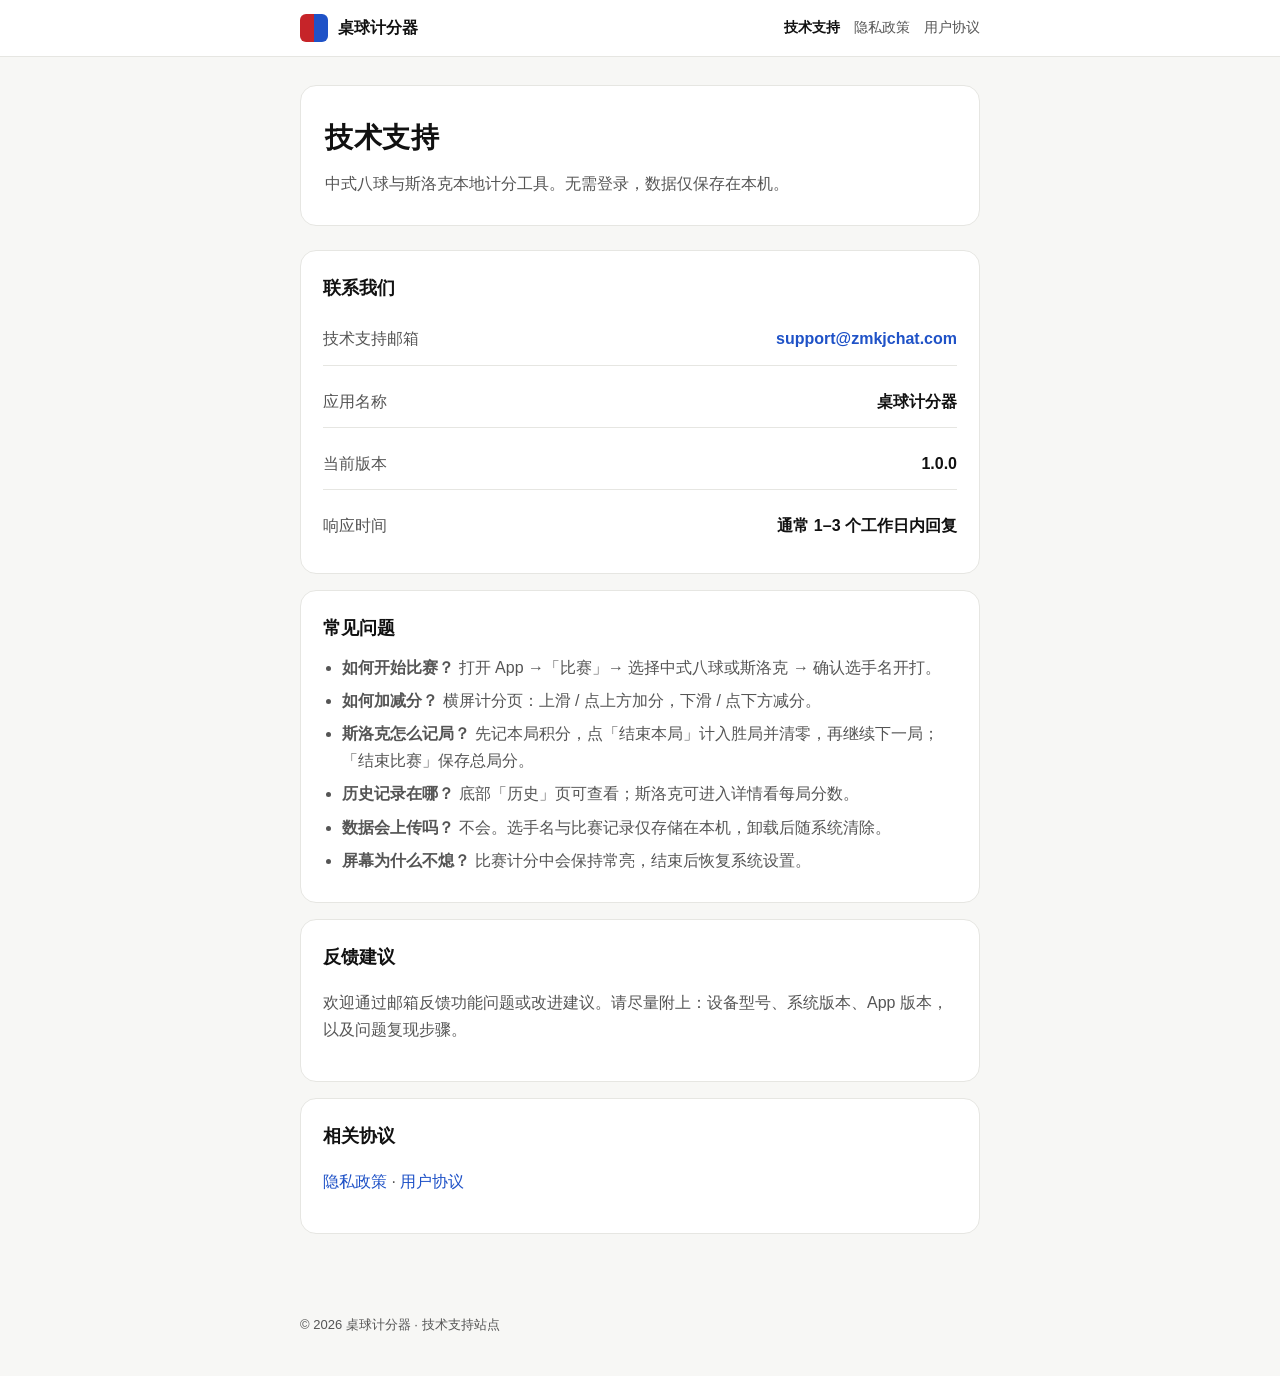
==== index.html @ f24cfa7e "Add files via upload" ====
<!DOCTYPE html>
<html lang="zh-CN">
<head>
  <meta charset="UTF-8" />
  <meta name="viewport" content="width=device-width, initial-scale=1" />
  <title>桌球计分器 · 技术支持</title>
  <meta name="description" content="桌球计分器技术支持、常见问题与联系方式。" />
  <link rel="stylesheet" href="styles.css" />
</head>
<body>
  <header class="topbar">
    <div class="topbar-inner">
      <a class="brand" href="index.html">
        <span class="brand-mark" aria-hidden="true"></span>
        桌球计分器
      </a>
      <nav class="nav">
        <a class="active" href="index.html">技术支持</a>
        <a href="privacy.html">隐私政策</a>
        <a href="terms.html">用户协议</a>
      </nav>
    </div>
  </header>

  <main>
    <section class="hero">
      <h1>技术支持</h1>
      <p>中式八球与斯洛克本地计分工具。无需登录，数据仅保存在本机。</p>
    </section>

    <section class="card">
      <h2>联系我们</h2>
      <div class="contact-box">
        <div class="contact-row">
          <span>技术支持邮箱</span>
          <strong><a href="mailto:support@zmkjchat.com">support@zmkjchat.com</a></strong>
        </div>
        <div class="contact-row">
          <span>应用名称</span>
          <strong>桌球计分器</strong>
        </div>
        <div class="contact-row">
          <span>当前版本</span>
          <strong>1.0.0</strong>
        </div>
        <div class="contact-row">
          <span>响应时间</span>
          <strong>通常 1–3 个工作日内回复</strong>
        </div>
      </div>
    </section>

    <section class="card">
      <h2>常见问题</h2>
      <ul>
        <li><strong>如何开始比赛？</strong> 打开 App →「比赛」→ 选择中式八球或斯洛克 → 确认选手名开打。</li>
        <li><strong>如何加减分？</strong> 横屏计分页：上滑 / 点上方加分，下滑 / 点下方减分。</li>
        <li><strong>斯洛克怎么记局？</strong> 先记本局积分，点「结束本局」计入胜局并清零，再继续下一局；「结束比赛」保存总局分。</li>
        <li><strong>历史记录在哪？</strong> 底部「历史」页可查看；斯洛克可进入详情看每局分数。</li>
        <li><strong>数据会上传吗？</strong> 不会。选手名与比赛记录仅存储在本机，卸载后随系统清除。</li>
        <li><strong>屏幕为什么不熄？</strong> 比赛计分中会保持常亮，结束后恢复系统设置。</li>
      </ul>
    </section>

    <section class="card">
      <h2>反馈建议</h2>
      <p>欢迎通过邮箱反馈功能问题或改进建议。请尽量附上：设备型号、系统版本、App 版本，以及问题复现步骤。</p>
    </section>

    <section class="card">
      <h2>相关协议</h2>
      <p>
        <a href="privacy.html">隐私政策</a>
        ·
        <a href="terms.html">用户协议</a>
      </p>
    </section>
  </main>

  <footer class="footer">
    © 2026 桌球计分器 · 技术支持站点
  </footer>
</body>
</html>
---- styles.css ----
:root {
  --bg: #f7f7f5;
  --surface: #ffffff;
  --text: #111111;
  --muted: #555555;
  --line: #e6e6e2;
  --red: #c62429;
  --blue: #1f52c7;
  --max: 720px;
}

* { box-sizing: border-box; }
html { scroll-behavior: smooth; }
body {
  margin: 0;
  font-family: "PingFang SC", "Hiragino Sans GB", "Microsoft YaHei", sans-serif;
  color: var(--text);
  background: var(--bg);
  line-height: 1.7;
}

a { color: var(--blue); text-decoration: none; }
a:hover { text-decoration: underline; }

.topbar {
  background: var(--surface);
  border-bottom: 1px solid var(--line);
  position: sticky;
  top: 0;
  z-index: 10;
}
.topbar-inner {
  max-width: var(--max);
  margin: 0 auto;
  padding: 14px 20px;
  display: flex;
  align-items: center;
  justify-content: space-between;
  gap: 16px;
}
.brand {
  display: flex;
  align-items: center;
  gap: 10px;
  color: var(--text);
  font-weight: 700;
  text-decoration: none;
}
.brand-mark {
  width: 28px;
  height: 28px;
  border-radius: 6px;
  background: linear-gradient(90deg, var(--red) 50%, var(--blue) 50%);
  flex-shrink: 0;
}
.nav {
  display: flex;
  flex-wrap: wrap;
  gap: 14px;
  font-size: 14px;
}
.nav a { color: var(--muted); }
.nav a.active { color: var(--text); font-weight: 600; }

main {
  max-width: var(--max);
  margin: 0 auto;
  padding: 28px 20px 64px;
}

.hero {
  background: var(--surface);
  border: 1px solid var(--line);
  border-radius: 16px;
  padding: 28px 24px;
  margin-bottom: 24px;
}
.hero h1 {
  margin: 0 0 8px;
  font-size: 28px;
  letter-spacing: 0.02em;
}
.hero p {
  margin: 0;
  color: var(--muted);
}

.card {
  background: var(--surface);
  border: 1px solid var(--line);
  border-radius: 16px;
  padding: 22px 22px;
  margin-bottom: 16px;
}
.card h2 {
  margin: 0 0 10px;
  font-size: 18px;
}
.card p, .card li { color: var(--muted); }
.card ul { padding-left: 1.2em; margin: 8px 0 0; }
.card li { margin: 6px 0; }

.meta {
  color: var(--muted);
  font-size: 13px;
  margin-bottom: 18px;
}

.doc h1 {
  font-size: 26px;
  margin: 0 0 8px;
}
.doc h2 {
  font-size: 18px;
  margin: 28px 0 10px;
  padding-top: 8px;
  border-top: 1px solid var(--line);
}
.doc h2:first-of-type { border-top: none; padding-top: 0; }
.doc p { color: var(--muted); margin: 0 0 12px; }
.doc ul { color: var(--muted); padding-left: 1.2em; }
.doc li { margin: 6px 0; }

.contact-box {
  display: grid;
  gap: 10px;
}
.contact-row {
  display: flex;
  justify-content: space-between;
  gap: 12px;
  flex-wrap: wrap;
  padding: 12px 0;
  border-bottom: 1px solid var(--line);
}
.contact-row:last-child { border-bottom: none; }
.contact-row span:first-child { color: var(--muted); }
.contact-row strong { color: var(--text); }

.footer {
  max-width: var(--max);
  margin: 0 auto;
  padding: 0 20px 40px;
  color: var(--muted);
  font-size: 13px;
}

@media (max-width: 520px) {
  .hero h1, .doc h1 { font-size: 22px; }
  .topbar-inner { flex-direction: column; align-items: flex-start; }
}
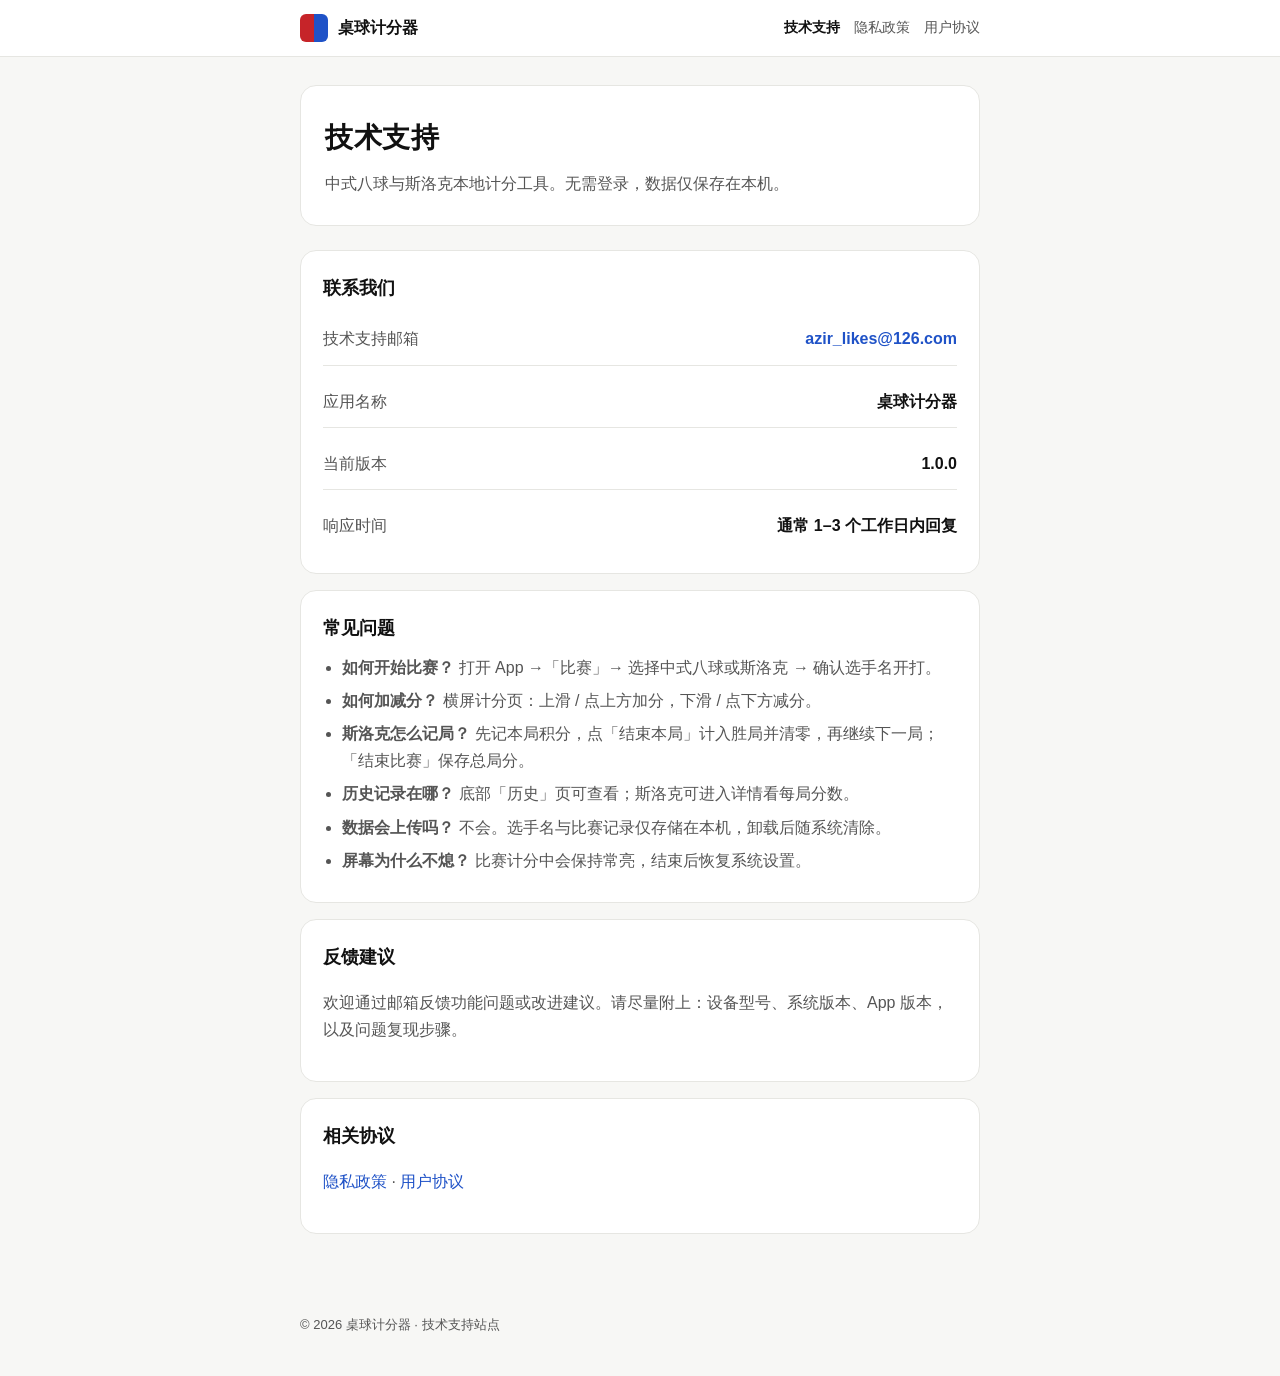
==== commit 41baab91: "Add files via upload" ====
--- a/index.html
+++ b/index.html
@@ -33,7 +33,7 @@
       <div class="contact-box">
         <div class="contact-row">
           <span>技术支持邮箱</span>
-          <strong><a href="mailto:support@zmkjchat.com">support@zmkjchat.com</a></strong>
+          <strong><a href="mailto:azir_likes@126.com">azir_likes@126.com</a></strong>
         </div>
         <div class="contact-row">
           <span>应用名称</span>
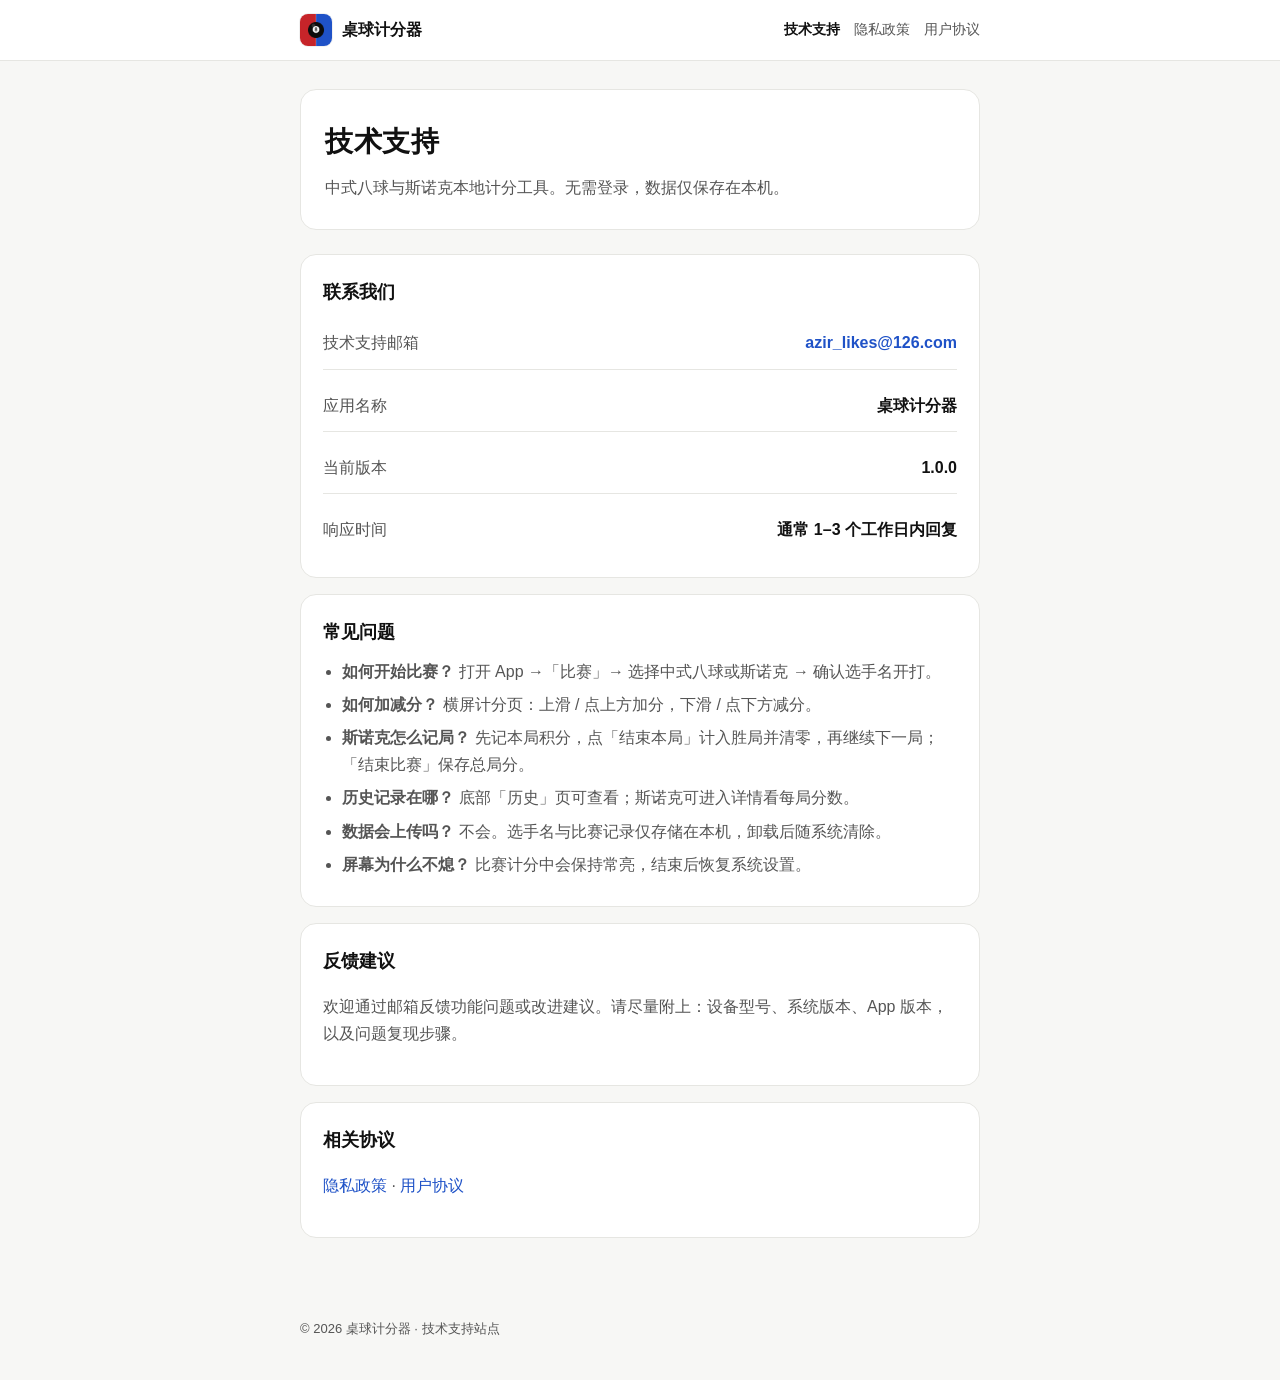
==== commit f5223a77: "Add files via upload" ====
--- a/index.html
+++ b/index.html
@@ -5,13 +5,17 @@
   <meta name="viewport" content="width=device-width, initial-scale=1" />
   <title>桌球计分器 · 技术支持</title>
   <meta name="description" content="桌球计分器技术支持、常见问题与联系方式。" />
+  <link rel="icon" type="image/png" sizes="32x32" href="favicon-32.png" />
+  <link rel="icon" type="image/png" sizes="16x16" href="favicon-16.png" />
+  <link rel="apple-touch-icon" href="apple-touch-icon.png" />
+  <link rel="shortcut icon" href="favicon.png" />
   <link rel="stylesheet" href="styles.css" />
 </head>
 <body>
   <header class="topbar">
     <div class="topbar-inner">
       <a class="brand" href="index.html">
-        <span class="brand-mark" aria-hidden="true"></span>
+        <img class="brand-logo" src="logo.png" width="32" height="32" alt="桌球计分器" />
         桌球计分器
       </a>
       <nav class="nav">
@@ -25,7 +29,7 @@
   <main>
     <section class="hero">
       <h1>技术支持</h1>
-      <p>中式八球与斯洛克本地计分工具。无需登录，数据仅保存在本机。</p>
+      <p>中式八球与斯诺克本地计分工具。无需登录，数据仅保存在本机。</p>
     </section>
 
     <section class="card">
@@ -53,10 +57,10 @@
     <section class="card">
       <h2>常见问题</h2>
       <ul>
-        <li><strong>如何开始比赛？</strong> 打开 App →「比赛」→ 选择中式八球或斯洛克 → 确认选手名开打。</li>
+        <li><strong>如何开始比赛？</strong> 打开 App →「比赛」→ 选择中式八球或斯诺克 → 确认选手名开打。</li>
         <li><strong>如何加减分？</strong> 横屏计分页：上滑 / 点上方加分，下滑 / 点下方减分。</li>
-        <li><strong>斯洛克怎么记局？</strong> 先记本局积分，点「结束本局」计入胜局并清零，再继续下一局；「结束比赛」保存总局分。</li>
-        <li><strong>历史记录在哪？</strong> 底部「历史」页可查看；斯洛克可进入详情看每局分数。</li>
+        <li><strong>斯诺克怎么记局？</strong> 先记本局积分，点「结束本局」计入胜局并清零，再继续下一局；「结束比赛」保存总局分。</li>
+        <li><strong>历史记录在哪？</strong> 底部「历史」页可查看；斯诺克可进入详情看每局分数。</li>
         <li><strong>数据会上传吗？</strong> 不会。选手名与比赛记录仅存储在本机，卸载后随系统清除。</li>
         <li><strong>屏幕为什么不熄？</strong> 比赛计分中会保持常亮，结束后恢复系统设置。</li>
       </ul>
--- a/styles.css
+++ b/styles.css
@@ -46,12 +46,15 @@
   font-weight: 700;
   text-decoration: none;
 }
-.brand-mark {
-  width: 28px;
-  height: 28px;
-  border-radius: 6px;
-  background: linear-gradient(90deg, var(--red) 50%, var(--blue) 50%);
+.brand:hover { text-decoration: none; }
+.brand-logo {
+  width: 32px;
+  height: 32px;
+  border-radius: 8px;
+  object-fit: cover;
+  display: block;
   flex-shrink: 0;
+  box-shadow: 0 0 0 1px rgba(0, 0, 0, 0.06);
 }
 .nav {
   display: flex;
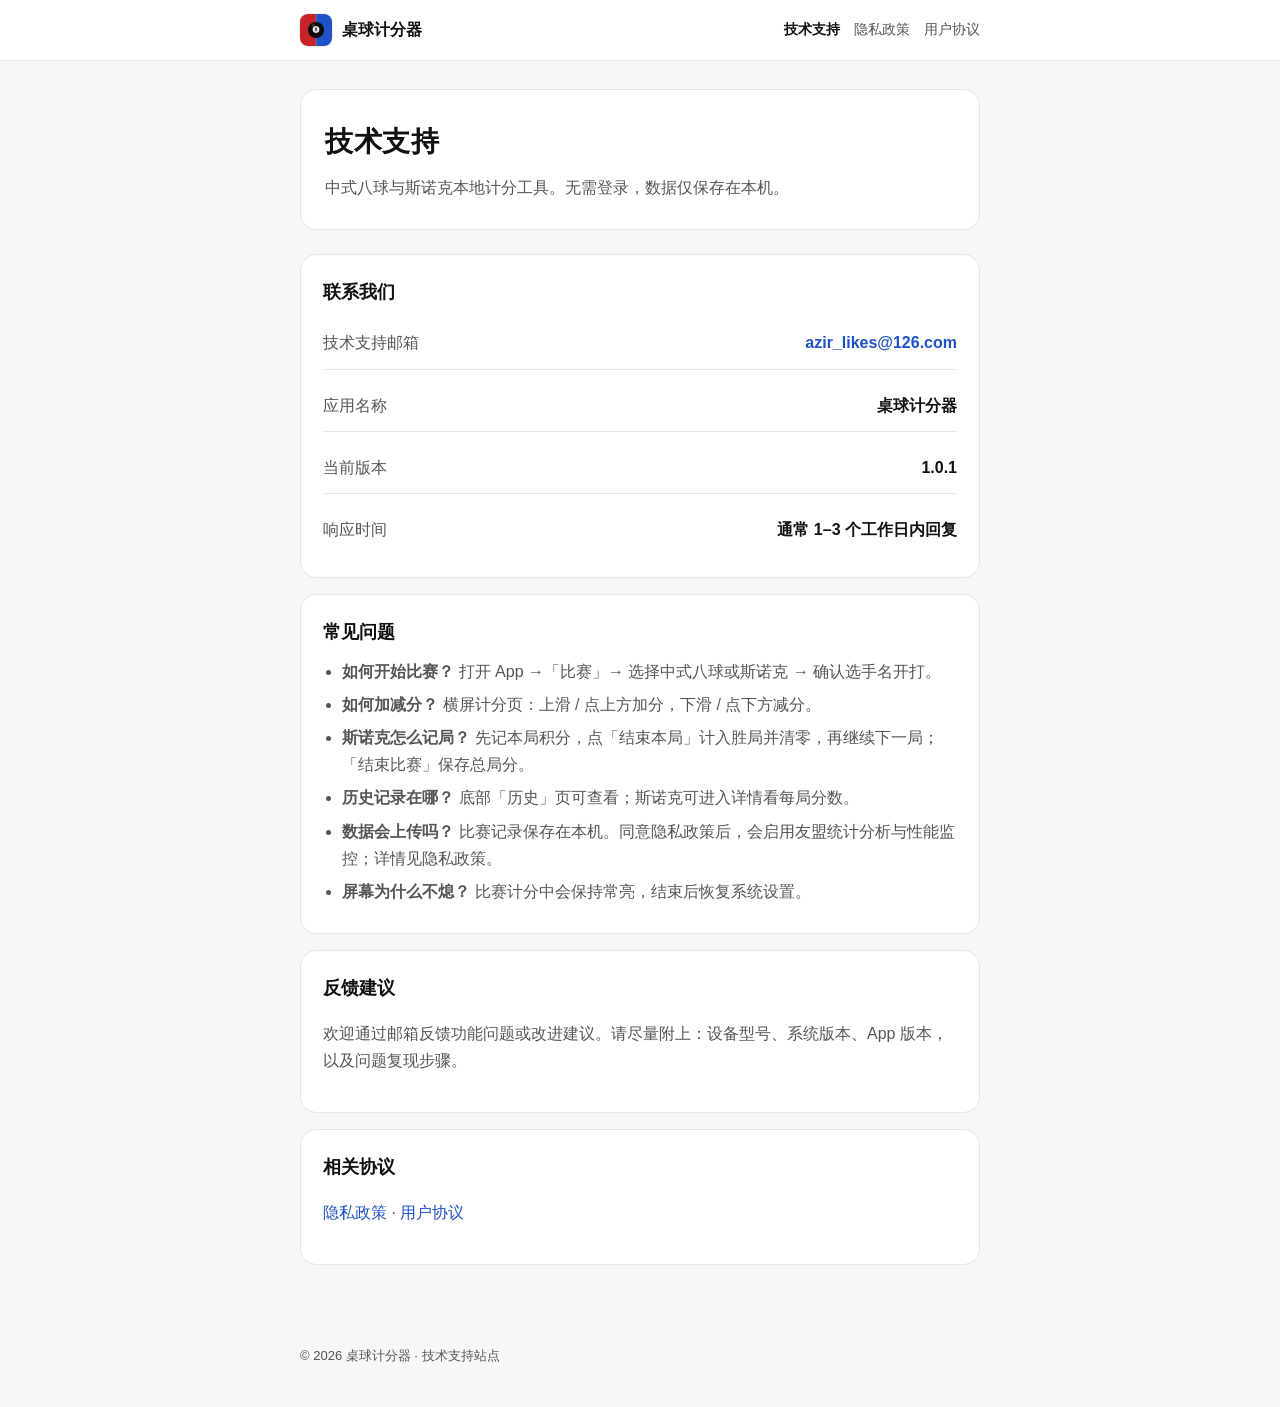
==== commit 10f04592: "Add files via upload 1.0.1" ====
--- a/index.html
+++ b/index.html
@@ -45,7 +45,7 @@
         </div>
         <div class="contact-row">
           <span>当前版本</span>
-          <strong>1.0.0</strong>
+          <strong>1.0.1</strong>
         </div>
         <div class="contact-row">
           <span>响应时间</span>
@@ -61,7 +61,7 @@
         <li><strong>如何加减分？</strong> 横屏计分页：上滑 / 点上方加分，下滑 / 点下方减分。</li>
         <li><strong>斯诺克怎么记局？</strong> 先记本局积分，点「结束本局」计入胜局并清零，再继续下一局；「结束比赛」保存总局分。</li>
         <li><strong>历史记录在哪？</strong> 底部「历史」页可查看；斯诺克可进入详情看每局分数。</li>
-        <li><strong>数据会上传吗？</strong> 不会。选手名与比赛记录仅存储在本机，卸载后随系统清除。</li>
+        <li><strong>数据会上传吗？</strong> 比赛记录保存在本机。同意隐私政策后，会启用友盟统计分析与性能监控；详情见隐私政策。</li>
         <li><strong>屏幕为什么不熄？</strong> 比赛计分中会保持常亮，结束后恢复系统设置。</li>
       </ul>
     </section>
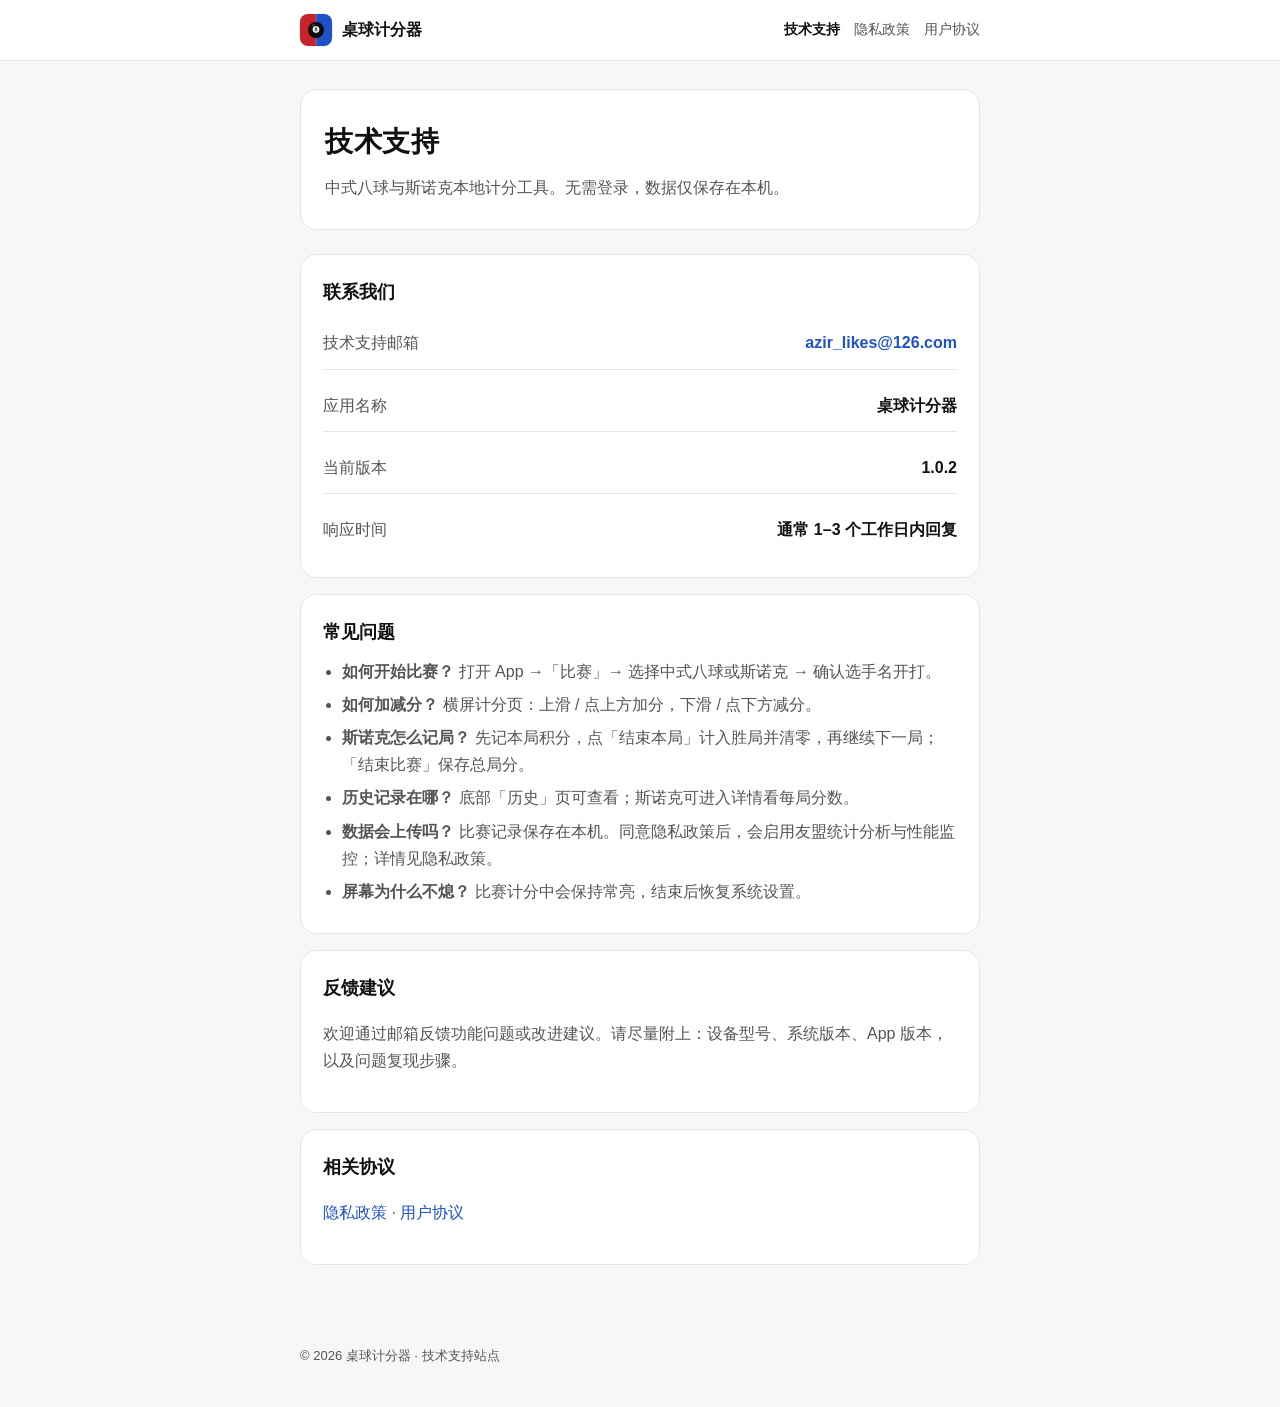
==== commit 55b27768: "Update index.html" ====
--- a/index.html
+++ b/index.html
@@ -45,7 +45,7 @@
         </div>
         <div class="contact-row">
           <span>当前版本</span>
-          <strong>1.0.1</strong>
+          <strong>1.0.2</strong>
         </div>
         <div class="contact-row">
           <span>响应时间</span>
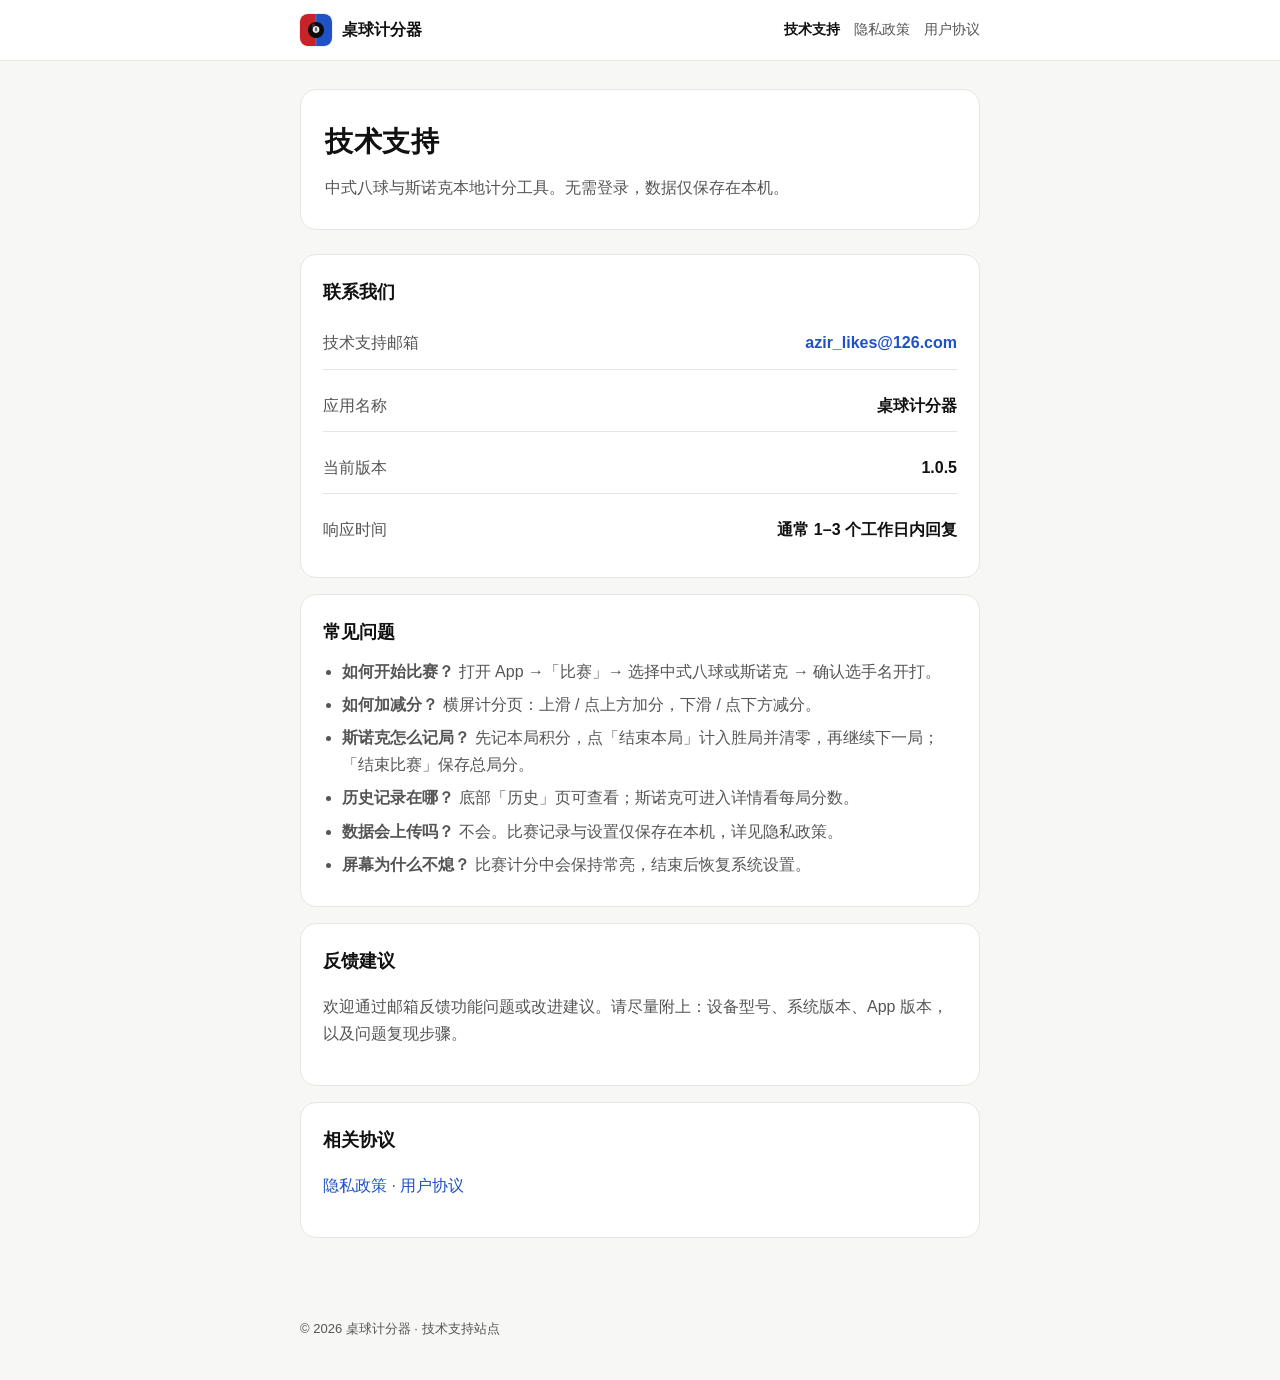
==== commit 1e77e9d5: "Add files via upload" ====
--- a/index.html
+++ b/index.html
@@ -45,7 +45,7 @@
         </div>
         <div class="contact-row">
           <span>当前版本</span>
-          <strong>1.0.2</strong>
+          <strong>1.0.5</strong>
         </div>
         <div class="contact-row">
           <span>响应时间</span>
@@ -61,7 +61,7 @@
         <li><strong>如何加减分？</strong> 横屏计分页：上滑 / 点上方加分，下滑 / 点下方减分。</li>
         <li><strong>斯诺克怎么记局？</strong> 先记本局积分，点「结束本局」计入胜局并清零，再继续下一局；「结束比赛」保存总局分。</li>
         <li><strong>历史记录在哪？</strong> 底部「历史」页可查看；斯诺克可进入详情看每局分数。</li>
-        <li><strong>数据会上传吗？</strong> 比赛记录保存在本机。同意隐私政策后，会启用友盟统计分析与性能监控；详情见隐私政策。</li>
+        <li><strong>数据会上传吗？</strong> 不会。比赛记录与设置仅保存在本机，详见隐私政策。</li>
         <li><strong>屏幕为什么不熄？</strong> 比赛计分中会保持常亮，结束后恢复系统设置。</li>
       </ul>
     </section>
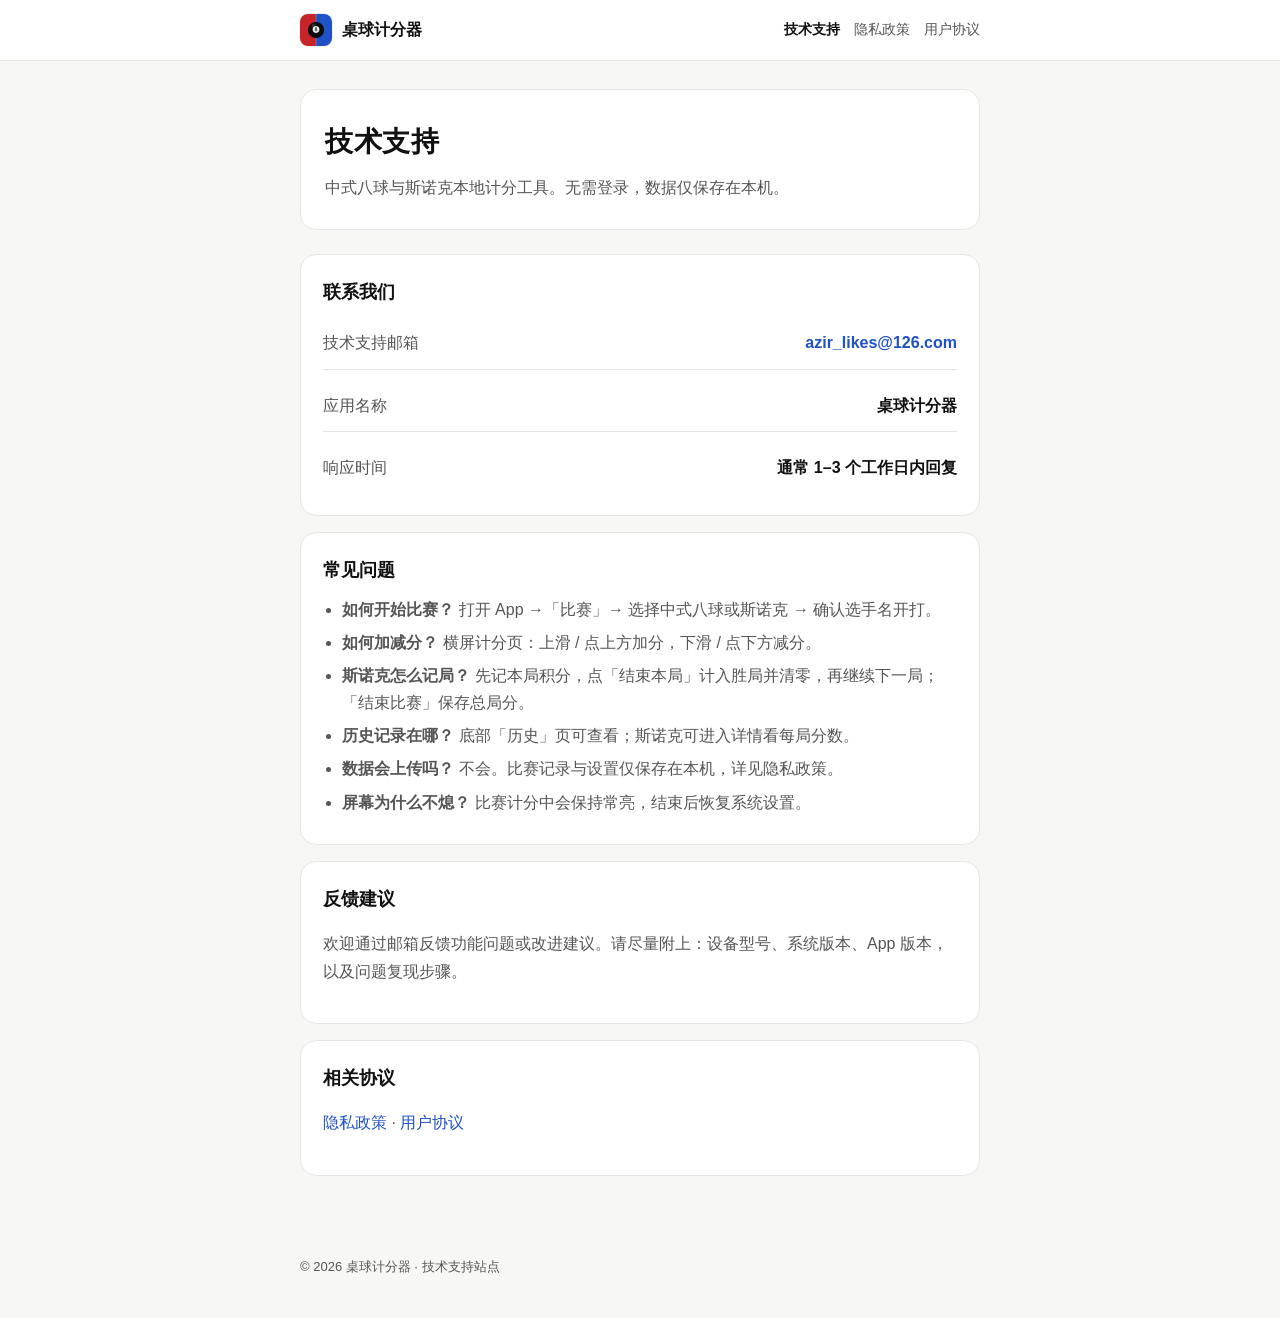
==== commit 499280ba: "Add files via upload" ====
--- a/index.html
+++ b/index.html
@@ -44,10 +44,6 @@
           <strong>桌球计分器</strong>
         </div>
         <div class="contact-row">
-          <span>当前版本</span>
-          <strong>1.0.5</strong>
-        </div>
-        <div class="contact-row">
           <span>响应时间</span>
           <strong>通常 1–3 个工作日内回复</strong>
         </div>
